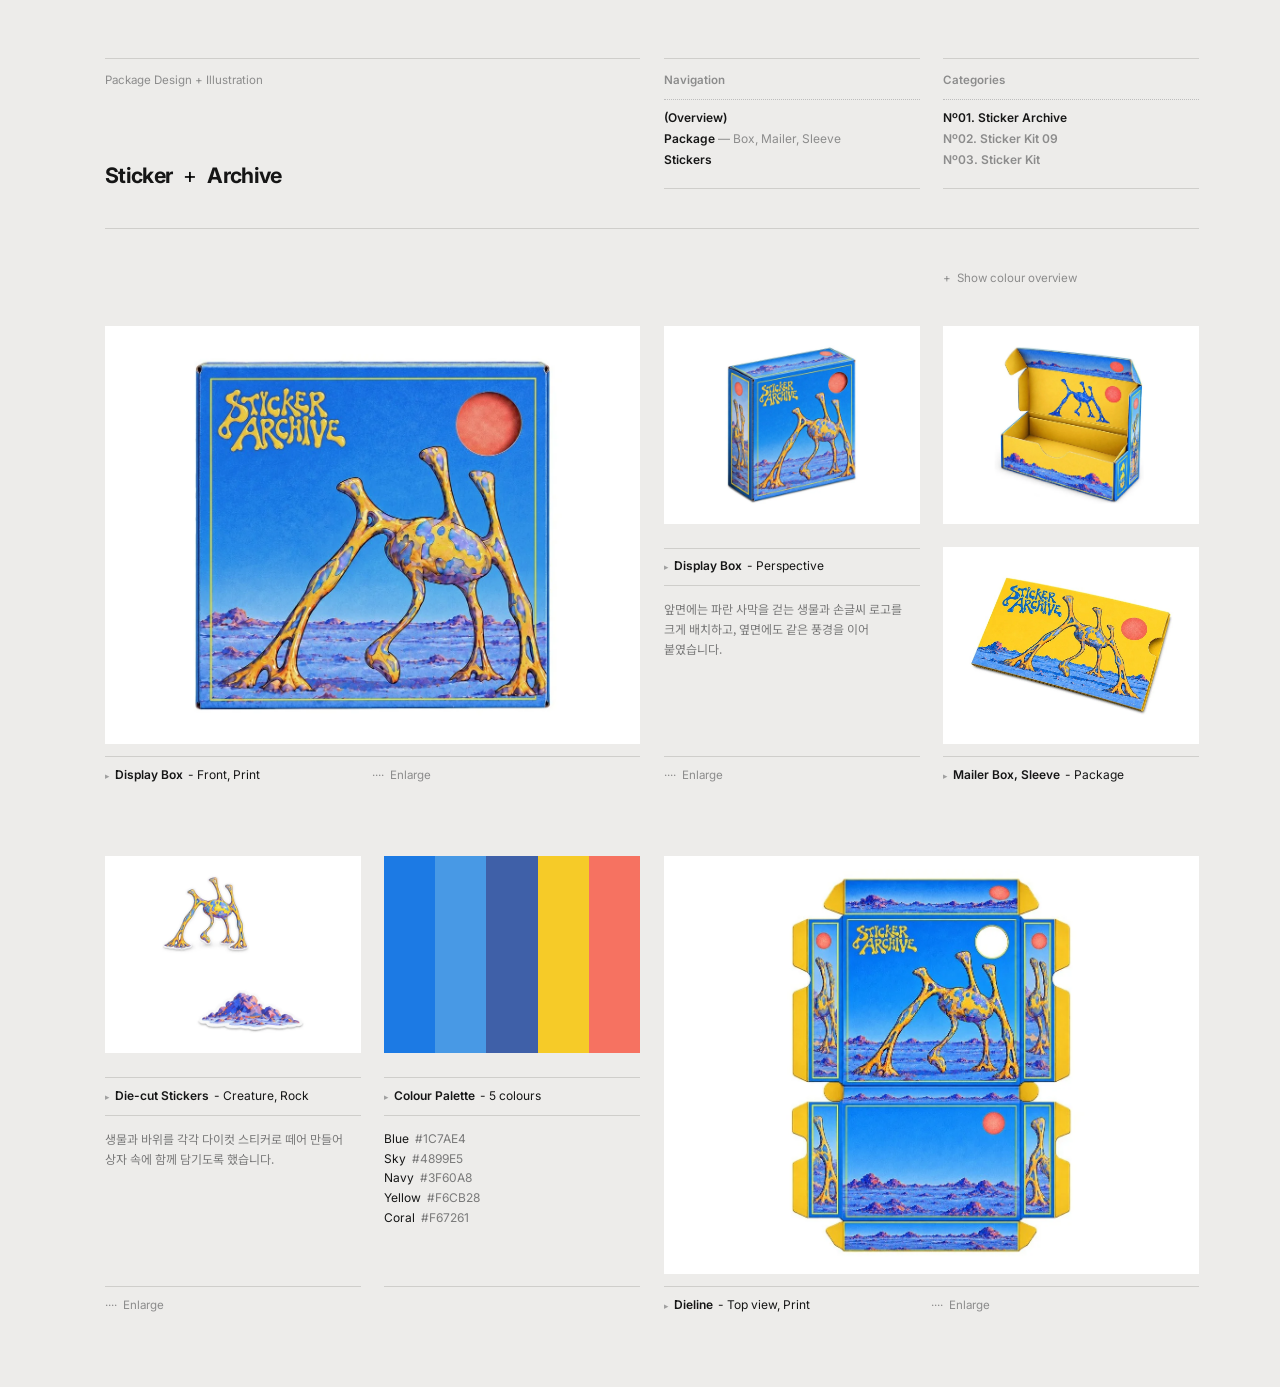
==== package.html @ 5f3ef752 "Strange Fauna 일러스트·패키지 웹페이지 Co-Authored-By: Claude Opus 5.5 (1M context) <noreply@anthropic.com>" ====
<!doctype html>
<html lang="ko">
<head>
  <meta charset="utf-8">
  <meta name="viewport" content="width=device-width, initial-scale=1">
  <title>Package</title>
  <link rel="icon" href="data:image/svg+xml,%3Csvg xmlns=%22http://www.w3.org/2000/svg%22 viewBox=%220 0 32 32%22%3E%3Crect width=%2232%22 height=%2232%22 rx=%228%22 fill=%22%233D2D32%22/%3E%3Ccircle cx=%2221%22 cy=%2211%22 r=%225%22 fill=%22%23F67261%22/%3E%3C/svg%3E">
  <link rel="preconnect" href="https://fonts.googleapis.com">
  <link rel="preconnect" href="https://fonts.gstatic.com" crossorigin>
  <link href="https://fonts.googleapis.com/css2?family=Inter:wght@400;600;700&family=Noto+Sans+KR:wght@400&display=swap" rel="stylesheet">
  <link rel="stylesheet" href="assets/style.css">
</head>
<body>
  <!-- package.html?id=sticker-archive | sticker-kit-09 | sticker-kit -->
  <div class="board"></div>
  <script src="assets/data.js"></script>
  <script src="assets/app.js"></script>
</body>
</html>
---- assets/style.css ----
/* 1u = Figma 1440 프레임의 1px. JS가 --u를 화면 폭에 맞춰 갱신 */
:root {
  --u: calc(100vw / 1440);
  --v: calc(100vh / 665);
  --paper: #EDECEA;
  --ink: #161616;
  --gray: #8C8C8C;
  --rule: #CFCECB;
  --cover: #3D2D32;
  --cream: #FFFDEC;
}
* { box-sizing: border-box; margin: 0; padding: 0; }
html { scroll-behavior: smooth; }
body { background: var(--paper); color: var(--ink); font-family: 'Inter', 'Noto Sans KR', system-ui, sans-serif; -webkit-font-smoothing: antialiased; }
a { color: inherit; text-decoration: none; }
button { font: inherit; color: inherit; background: none; border: 0; cursor: pointer; }
img { display: block; }
.ko { font-family: 'Noto Sans KR', sans-serif; }

/* ---------- 커버 (Frame 2) ---------- */
/* Figma 'Frame 2 / Laptop 1440×665' 기준: 가로·글자는 u(폭/1440), 세로 위치는 v(화면 높이/665) */
.cover { position: relative; height: calc(665 * var(--v)); background: var(--cover); overflow: hidden; color: var(--cream);
  font-family: 'DM Sans', sans-serif; font-optical-sizing: none; font-variation-settings: 'opsz' 14; }
/* 배경 듀오톤 노이즈 (#362B2F + 25% #D88282, 밀도 0.32) — 타일은 JS가 캔버스로 생성 */
.cover::before { content: ''; position: absolute; inset: 0; background-image: var(--noise); background-size: calc(256 * var(--u)) calc(256 * var(--u)); pointer-events: none; }
.strip { position: absolute; left: 0; width: 100%; height: calc(72 * var(--u)); display: grid; grid-template-columns: repeat(20, 1fr); }
.strip::before, .strip::after { content: ''; position: absolute; left: 0; right: 0; height: 1px; background: #2A2A2E; }
.strip::before { top: 0; } .strip::after { bottom: 0; }
.strip.top { top: calc(48 * var(--v)); }
.strip.bottom { top: calc(545 * var(--v)); }
.strip img { position: relative; z-index: 1; width: 100%; height: 100%; object-fit: cover; opacity: 0; transition: opacity 1.2s ease; }
.cover.ready .strip img { opacity: var(--op); }
.cover-logo { position: absolute; left: calc(81 * var(--u)); top: calc(221 * var(--v)); width: calc(104.7 * var(--u)); height: auto; }
.cover-title { position: absolute; left: calc(216 * var(--u)); top: calc(206 * var(--v)); font-weight: 700;
  font-size: calc(105 * var(--u)); line-height: 1; letter-spacing: -0.04em; white-space: nowrap; filter: url(#texture);
  font-variation-settings: 'opsz' 39; /* Figma 노트북 시안 렌더 폭에 맞춘 값 */ }
.cover-tag { position: absolute; right: calc(95 * var(--u)); top: calc(385 * var(--v)); text-align: right; white-space: nowrap;
  font-size: calc(36 * var(--u)); line-height: 1.4; letter-spacing: -0.01em; color: #8D8083;
  font-variation-settings: 'opsz' 36; /* Figma 렌더 폭(639)과 맞춘 값 */ }
.cover-tag b { color: var(--cream); font-weight: 500; }
.cover-logo, .cover-title, .cover-tag { opacity: 0; transform: translateY(12px); transition: opacity .9s ease .2s, transform .9s ease .2s; }
.cover.ready .cover-logo, .cover.ready .cover-title, .cover.ready .cover-tag { opacity: 1; transform: none; }
.cover.ready .cover-tag { transition-delay: .45s; }

/* ---------- 상세 (Detail / Strange Fauna) ---------- */
.detail { position: relative; display: grid; grid-template-columns: calc(444 * var(--u)) calc(552 * var(--u)) 1fr; font-size: calc(12 * var(--u)); }
.side { position: sticky; top: 0; height: 100vh; }
.side.left { padding-left: calc(17 * var(--u)); }
.logo { position: absolute; top: calc(18 * var(--u)); left: calc(17 * var(--u)); font-weight: 700; font-size: calc(38 * var(--u)); line-height: 1; letter-spacing: -0.04em; }
.back { position: absolute; top: 21.8%; left: calc(17 * var(--u)); }
.title-block { position: absolute; top: 46.4%; left: calc(17 * var(--u)); }
.title-block h1 { font-weight: 400; font-size: calc(24 * var(--u)); line-height: 1.1; letter-spacing: -0.01em; }
.meta { display: flex; gap: calc(8 * var(--u)); margin-top: calc(14 * var(--u)); }
.meta .n { color: #A8A8A8; } .meta .s { color: #B5B5B5; }
.show-grid { position: absolute; bottom: calc(18 * var(--u)); left: calc(17 * var(--u)); }
.link::before { content: '/'; margin-right: .6em; }
.link:hover { opacity: .55; }

.images { padding: 36.1vh 0 30vh; display: flex; flex-direction: column; gap: calc(18 * var(--u)); }
.images figure { opacity: 0; transform: translateY(48px); transition: opacity .9s ease, transform .9s cubic-bezier(.2,.7,.2,1); background: #fff; }
.images figure.in { opacity: 1; transform: none; }
.images img { width: 100%; height: auto; }
.images.grid { display: grid; grid-template-columns: repeat(3, 1fr); gap: calc(8 * var(--u)); padding-top: 22vh; }
.images.grid figure { cursor: zoom-in; aspect-ratio: 1; overflow: hidden; }
.images.grid img { height: 100%; object-fit: cover; }

.side.right .desc { position: absolute; top: 40.8%; left: calc(36 * var(--u)); width: calc(256 * var(--u)); font-size: calc(12 * var(--u)); line-height: 1.7; word-break: keep-all; }
.nav { position: absolute; top: calc(16 * var(--u)); right: calc(17 * var(--u)); display: flex; gap: calc(14 * var(--u)); z-index: 5; }
.nav .link.on { opacity: .55; }

/* 패키지 목록 패널 */
.pk-panel { position: absolute; top: calc(42 * var(--u)); right: calc(17 * var(--u)); width: calc(330 * var(--u)); background: #F6F5F3;
  border: 1px solid var(--rule); padding: calc(14 * var(--u)) calc(14 * var(--u)) calc(8 * var(--u)); z-index: 6;
  opacity: 0; transform: translateY(-6px); pointer-events: none; transition: opacity .25s ease, transform .25s ease; }
.pk-panel.open { opacity: 1; transform: none; pointer-events: auto; }
.pk-head { display: flex; justify-content: space-between; color: var(--gray); font-weight: 600; padding-bottom: calc(10 * var(--u)); border-bottom: 1px dotted #BDBDBD; }
.pk-row { display: grid; grid-template-columns: calc(72 * var(--u)) 1fr auto; gap: calc(12 * var(--u)); align-items: center; padding: calc(10 * var(--u)) 0; border-bottom: 1px solid var(--rule); }
.pk-row:last-child { border-bottom: 0; }
.pk-row img { width: 100%; aspect-ratio: 602/470; object-fit: cover; background: #fff; }
.pk-row .no { color: var(--gray); font-weight: 600; }
.pk-row .nm { font-weight: 600; font-size: calc(13.5 * var(--u)); margin-top: 2px; }
.pk-row .sub { color: var(--gray); margin-top: 2px; }
.pk-row .go { color: var(--gray); white-space: nowrap; transition: transform .2s ease, color .2s ease; }
.pk-row:hover .go { color: var(--ink); transform: translateX(3px); }
.pk-row:hover .nm { text-decoration: underline; text-underline-offset: 3px; }
.pk-hint { color: var(--gray); padding-top: calc(8 * var(--u)); min-height: calc(24 * var(--u)); }
.pk-hint b { color: var(--ink); font-weight: 600; }

/* ---------- 패키지 그리드 페이지 (1440 × 1560) ---------- */
.board { position: relative; width: 100%; height: calc(1560 * var(--u)); font-size: calc(13.5 * var(--u)); }
.board > * { position: absolute; }
.rule { height: 0; border-top: 1px solid var(--rule); }
.rule.thick { border-top-width: 1.5px; }
.rule.dot { border-top: 1px dotted #BDBDBD; }
.lbl { font-size: calc(13 * var(--u)); color: var(--gray); }
.lbl.b { font-weight: 600; }
.list { line-height: calc(23.5 * var(--u)); font-weight: 600; }
.list .g { color: var(--gray); font-weight: 400; }
.list a.dim { color: var(--gray); }
.list a:hover { opacity: .6; }
.board .logo { position: absolute; font-size: calc(24 * var(--u)); letter-spacing: -0.03em; }
.board .logo { white-space: pre; }
.board .logo i { font-style: normal; font-weight: 400; color: #000; }
.ph { background: #fff; overflow: hidden; cursor: zoom-in; }
.ph img { width: 100%; height: 100%; object-fit: cover; opacity: 0; transform: scale(1.03); transition: opacity .9s ease, transform 1.2s cubic-bezier(.2,.7,.2,1); }
.ph.in img { opacity: 1; transform: none; }
.cap { display: flex; align-items: baseline; gap: calc(6 * var(--u)); }
.cap::before { content: '▸'; font-size: calc(10 * var(--u)); color: #A0A0A0; }
.cap b { font-weight: 600; }
.more { color: var(--gray); font-size: calc(13 * var(--u)); }
.more:hover { color: var(--ink); }
.pdesc { width: calc(288 * var(--u)); color: #7A7A7A; line-height: 1.65; word-break: keep-all; }
.swatch { display: flex; }
.swatch span { flex: 1; transition: flex .35s ease; }
.swatch span:hover { flex: 1.6; }
.codes { color: #7A7A7A; line-height: 1.65; }
.codes b { color: var(--ink); font-weight: 400; margin-right: .5em; }

/* 확대 보기 */
.lightbox { position: fixed; inset: 0; background: rgba(237,236,234,.96); display: grid; place-items: center; z-index: 50; opacity: 0; pointer-events: none; transition: opacity .3s ease; cursor: zoom-out; }
.lightbox.open { opacity: 1; pointer-events: auto; }
.lightbox img { max-width: 86vw; max-height: 86vh; background: #fff; }

@media (prefers-reduced-motion: reduce) {
  * { transition: none !important; scroll-behavior: auto !important; }
}
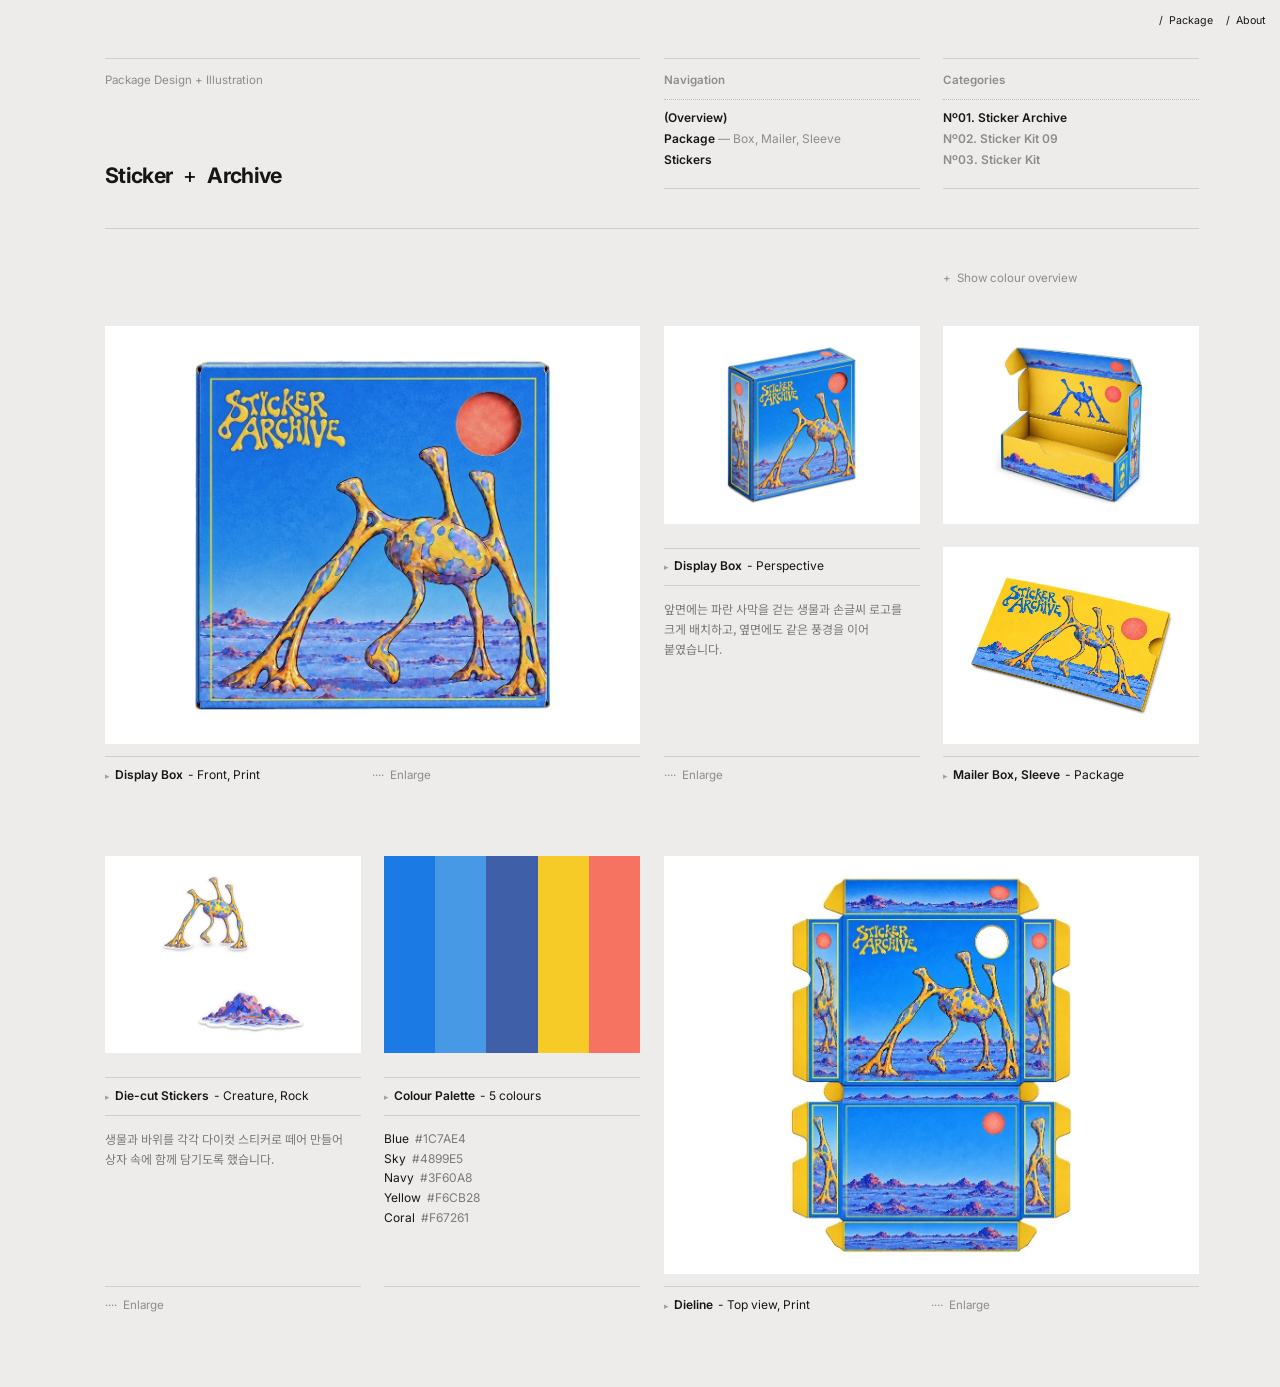
==== commit c9956e64: "모바일 자간·줄간격 확대, 화면 폭 흔들림 방지, 캐시 무효화, 항상 커버부터 시작 Co-Authored-By: Claude Opus 5.5 (1M context) <noreply" ====
--- a/package.html
+++ b/package.html
@@ -8,12 +8,12 @@
   <link rel="preconnect" href="https://fonts.googleapis.com">
   <link rel="preconnect" href="https://fonts.gstatic.com" crossorigin>
   <link href="https://fonts.googleapis.com/css2?family=Inter:wght@400;600;700&family=Noto+Sans+KR:wght@400&display=swap" rel="stylesheet">
-  <link rel="stylesheet" href="assets/style.css">
+  <link rel="stylesheet" href="assets/style.css?v=20261026d">
 </head>
 <body>
   <!-- package.html?id=sticker-archive | sticker-kit-09 | sticker-kit -->
   <div class="board"></div>
-  <script src="assets/data.js"></script>
-  <script src="assets/app.js"></script>
+  <script src="assets/data.js?v=20261026d"></script>
+  <script src="assets/app.js?v=20261026d"></script>
 </body>
 </html>
--- a/assets/style.css
+++ b/assets/style.css
@@ -10,7 +10,8 @@
   --cream: #FFFDEC;
 }
 * { box-sizing: border-box; margin: 0; padding: 0; }
-html { scroll-behavior: smooth; }
+html { scroll-behavior: smooth; -webkit-text-size-adjust: 100%; text-size-adjust: 100%; overflow-x: clip; }
+body { overflow-x: clip; }
 body { background: var(--paper); color: var(--ink); font-family: 'Inter', 'Noto Sans KR', system-ui, sans-serif; -webkit-font-smoothing: antialiased; }
 a { color: inherit; text-decoration: none; }
 button { font: inherit; color: inherit; background: none; border: 0; cursor: pointer; }
@@ -24,14 +25,13 @@
 /* 배경 듀오톤 노이즈 (#362B2F + 25% #D88282, 밀도 0.32) — 타일은 JS가 캔버스로 생성 */
 .cover::before { content: ''; position: absolute; inset: 0; background-image: var(--noise); background-size: calc(256 * var(--u)) calc(256 * var(--u)); pointer-events: none; }
 .strip { position: absolute; left: 0; width: 100%; height: calc(72 * var(--u)); display: grid; grid-template-columns: repeat(20, 1fr); }
-.strip::before, .strip::after { content: ''; position: absolute; left: 0; right: 0; height: 1px; background: #2A2A2E; }
-.strip::before { top: 0; } .strip::after { bottom: 0; }
 .strip.top { top: calc(48 * var(--v)); }
 .strip.bottom { top: calc(545 * var(--v)); }
-.strip img { position: relative; z-index: 1; width: 100%; height: 100%; object-fit: cover; opacity: 0; transition: opacity 1.2s ease; }
-.cover.ready .strip img { opacity: var(--op); }
-.cover-logo { position: absolute; left: calc(81 * var(--u)); top: calc(221 * var(--v)); width: calc(104.7 * var(--u)); height: auto; }
-.cover-title { position: absolute; left: calc(216 * var(--u)); top: calc(206 * var(--v)); font-weight: 700;
+.strip .cell { position: relative; opacity: 0; transition: opacity 1.2s ease; }
+.cover.ready .strip .cell { opacity: 1; }
+.strip img { position: relative; z-index: 1; width: 100%; height: 100%; object-fit: cover; opacity: var(--op); }
+.cover-logo { position: absolute; left: calc(68 * var(--u)); top: calc(216 * var(--v)); width: calc(83 * var(--u)); height: auto; }
+.cover-title { position: absolute; left: calc(192 * var(--u)); top: calc(206 * var(--v)); font-weight: 700;
   font-size: calc(105 * var(--u)); line-height: 1; letter-spacing: -0.04em; white-space: nowrap; filter: url(#texture);
   font-variation-settings: 'opsz' 39; /* Figma 노트북 시안 렌더 폭에 맞춘 값 */ }
 .cover-tag { position: absolute; right: calc(95 * var(--u)); top: calc(385 * var(--v)); text-align: right; white-space: nowrap;
@@ -83,6 +83,11 @@
 .pk-row .go { color: var(--gray); white-space: nowrap; transition: transform .2s ease, color .2s ease; }
 .pk-row:hover .go { color: var(--ink); transform: translateX(3px); }
 .pk-row:hover .nm { text-decoration: underline; text-underline-offset: 3px; }
+.pk-row.cur .nm { text-decoration: none; }
+.pk-row.cur .go { color: var(--ink); font-weight: 600; transform: none; }
+.pk-row.cur img { outline: 1.5px solid var(--ink); outline-offset: -1.5px; }
+/* 패키지 페이지: 상세와 같은 우측 상단 탭을 화면에 고정 */
+.topnav { position: fixed; top: 0; right: 0; z-index: 20; font-size: calc(12 * var(--u)); }
 .pk-hint { color: var(--gray); padding-top: calc(8 * var(--u)); min-height: calc(24 * var(--u)); }
 .pk-hint b { color: var(--ink); font-weight: 600; }
 
@@ -121,6 +126,69 @@
 .lightbox.open { opacity: 1; pointer-events: auto; }
 .lightbox img { max-width: 86vw; max-height: 86vh; background: #fff; }
 
+/* ================= 모바일 (760px 이하) — 기준 폭 390, 1m = 화면 폭 / 390 ================= */
+@media (max-width: 760px) {
+  :root { --m: calc(100vw / 390); }
+
+  /* 커버: 화면 높이를 채우고 로고 → 두 줄 제목 → 문구 순서로 */
+  .cover { height: var(--h0, 100svh); min-height: 600px; }
+  .cover::before { background-size: 200px 200px; }
+  .strip { width: calc(56 * 20 * var(--m)); height: calc(56 * var(--m)); grid-template-columns: repeat(20, calc(56 * var(--m))); }
+  .strip.top { top: calc(48 * var(--m)); left: auto; right: 0; }      /* 밝은 오른쪽 끝이 보이게 */
+  .strip.bottom { top: auto; bottom: calc(48 * var(--m)); left: 0; } /* 밝은 왼쪽 끝이 보이게 */
+  .cover-logo { left: calc(24 * var(--m)); top: 30%; width: calc(60 * var(--m)); }
+  .cover-title { left: calc(24 * var(--m)); right: calc(24 * var(--m)); top: calc(30% + 84 * var(--m)); font-size: calc(76 * var(--m)); line-height: .95; white-space: normal; }
+  .cover-tag { right: calc(24 * var(--m)); left: calc(24 * var(--m)); top: auto; bottom: calc(150 * var(--m)); white-space: normal; font-size: calc(17 * var(--m)); }
+
+  /* 상세: 한 줄 흐름 (aside를 풀어서 각 요소를 격자 칸에 배치) */
+  .detail { display: grid; grid-template-columns: 1fr auto; grid-template-areas: "logo nav" "title title" "desc desc" "grid grid" "images images";
+    font-size: 12px; padding: 18px 0 0; }
+  .side { display: contents; }
+  .logo, .back, .title-block, .show-grid, .side.right .desc, .nav { position: static; }
+  .logo { grid-area: logo; align-self: start; padding-left: 20px; font-size: 24px; }
+  .back { display: none; }
+  .nav { grid-area: nav; position: sticky; top: 0; align-self: start; z-index: 30; gap: 14px; padding: 8px 16px; font-size: 12px; background: rgba(237,236,234,.92); backdrop-filter: blur(6px); }
+  /* 노트북처럼 글자는 작게, 블록 사이는 넉넉하게 */
+  .title-block { grid-area: title; padding: calc(var(--h0, 100svh) * .22) 20px 0; }
+  .title-block h1 { font-size: 21px; line-height: 1.2; }
+  .meta { gap: 9px; margin-top: 18px; flex-wrap: wrap; font-size: 11.5px; }
+  .side.right .desc { grid-area: desc; width: auto; max-width: 290px; padding: 56px 20px 0; font-size: 12.5px; line-height: 2.1; }
+  .show-grid { grid-area: grid; justify-self: start; padding: calc(var(--h0, 100svh) * .14) 20px 18px; font-size: 12px; }
+  .images { grid-area: images; padding: 0 20px 96px; gap: 16px; }
+  /* 자간: 모바일 글자는 넉넉하게 띄움 (한글 설명은 더 넓게) */
+  .detail, .topnav, .pk-panel, .board.m { letter-spacing: 0.03em; }
+  .side.right .desc, .board.m .pdesc, .meta { letter-spacing: 0.06em; }
+  .logo, .board.m .logo { letter-spacing: -0.02em; }
+  .title-block h1 { letter-spacing: 0.01em; }
+  .images.grid { grid-template-columns: repeat(2, 1fr); gap: 8px; padding-top: 0; }
+
+  /* 패키지 목록 패널: 화면 폭에 맞춰 위에서 펼침 */
+  .pk-panel { position: fixed; top: 46px; left: 12px; right: 12px; width: auto; padding: 14px 14px 8px; z-index: 40; }
+  .pk-head { padding-bottom: 10px; }
+  .pk-row { grid-template-columns: 76px 1fr auto; gap: 12px; padding: 10px 0; }
+  .pk-row .nm { font-size: 14px; }
+  .pk-hint { padding-top: 8px; min-height: 24px; }
+  .topnav { font-size: 12px; }
+  .topnav .nav { position: fixed; top: 0; right: 0; }
+
+  /* 패키지 페이지: 세로 흐름 */
+  .board.m { height: auto; font-size: 12.5px; padding: 72px 20px 96px; display: flex; flex-direction: column; }
+  .board.m > * { position: static; }
+  .board.m .lbl { font-size: 11.5px; }
+  .board.m .logo { font-size: 24px; padding: 0; margin: 40px 0 56px; }
+  .board.m .heads { display: grid; grid-template-columns: 1fr 1fr; gap: 18px; border-top: 1.5px solid var(--rule); border-bottom: 1.5px solid var(--rule); padding: 16px 0 20px; }
+  .board.m .list { line-height: 2.1; font-size: 12px; margin-top: 12px; }
+  .board.m .sec { margin-top: 76px; }
+  .board.m .ph { width: 100%; }
+  .board.m .pair { display: grid; grid-template-columns: 1fr 1fr; gap: 10px; }
+  .board.m .cap { gap: 6px; padding: 14px 0; border-top: 1px solid var(--rule); margin-top: 14px; font-size: 12.5px; }
+  .board.m .cap::before { font-size: 9px; }
+  .board.m .pdesc { width: auto; padding: 16px 48px 4px 0; border-top: 1px solid var(--rule); font-size: 12px; line-height: 2.1; }
+  .board.m .more { font-size: 11.5px; margin-top: 10px; }
+  .board.m .swatch { height: 110px; }
+  .board.m .codes { padding-top: 16px; border-top: 1px solid var(--rule); font-size: 12px; line-height: 2.1; }
+}
+
 @media (prefers-reduced-motion: reduce) {
   * { transition: none !important; scroll-behavior: auto !important; }
 }
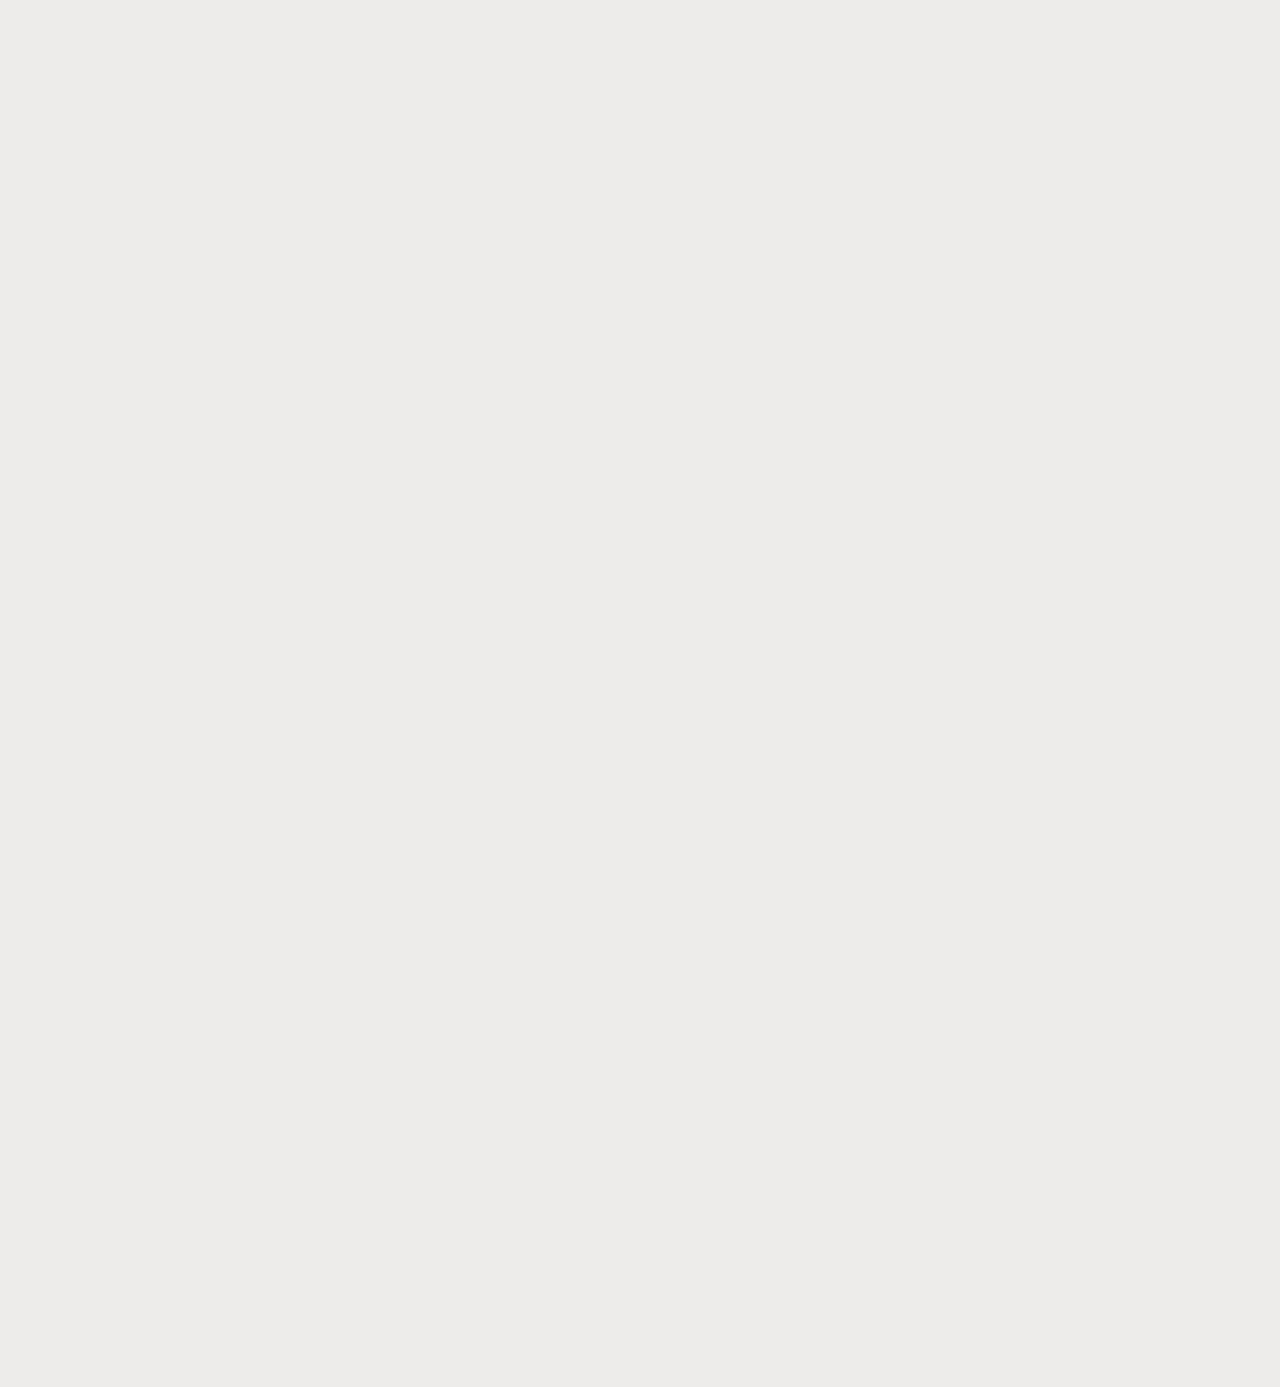
==== commit f210dd82: "일러스트 18장을 1.4:1로 통일 크롭(개체 보존), 그리드 정렬 Co-Authored-By: Claude Opus 5.5 (1M context) <noreply@anthropi" ====
--- a/package.html
+++ b/package.html
@@ -8,12 +8,12 @@
   <link rel="preconnect" href="https://fonts.googleapis.com">
   <link rel="preconnect" href="https://fonts.gstatic.com" crossorigin>
   <link href="https://fonts.googleapis.com/css2?family=Inter:wght@400;600;700&family=Noto+Sans+KR:wght@400&display=swap" rel="stylesheet">
-  <link rel="stylesheet" href="assets/style.css?v=20261026d">
+  <link rel="stylesheet" href="assets/style.css?v=20261026e">
 </head>
 <body>
   <!-- package.html?id=sticker-archive | sticker-kit-09 | sticker-kit -->
   <div class="board"></div>
-  <script src="assets/data.js?v=20261026d"></script>
-  <script src="assets/app.js?v=20261026d"></script>
+  <script src="assets/data.js?v=20261026e"></script>
+  <script src="assets/app.js?v=20261026e"></script>
 </body>
 </html>
--- a/assets/style.css
+++ b/assets/style.css
@@ -61,7 +61,7 @@
 .images figure.in { opacity: 1; transform: none; }
 .images img { width: 100%; height: auto; }
 .images.grid { display: grid; grid-template-columns: repeat(3, 1fr); gap: calc(8 * var(--u)); padding-top: 22vh; }
-.images.grid figure { cursor: zoom-in; aspect-ratio: 1; overflow: hidden; }
+.images.grid figure { cursor: zoom-in; overflow: hidden; }
 .images.grid img { height: 100%; object-fit: cover; }
 
 .side.right .desc { position: absolute; top: 40.8%; left: calc(36 * var(--u)); width: calc(256 * var(--u)); font-size: calc(12 * var(--u)); line-height: 1.7; word-break: keep-all; }
